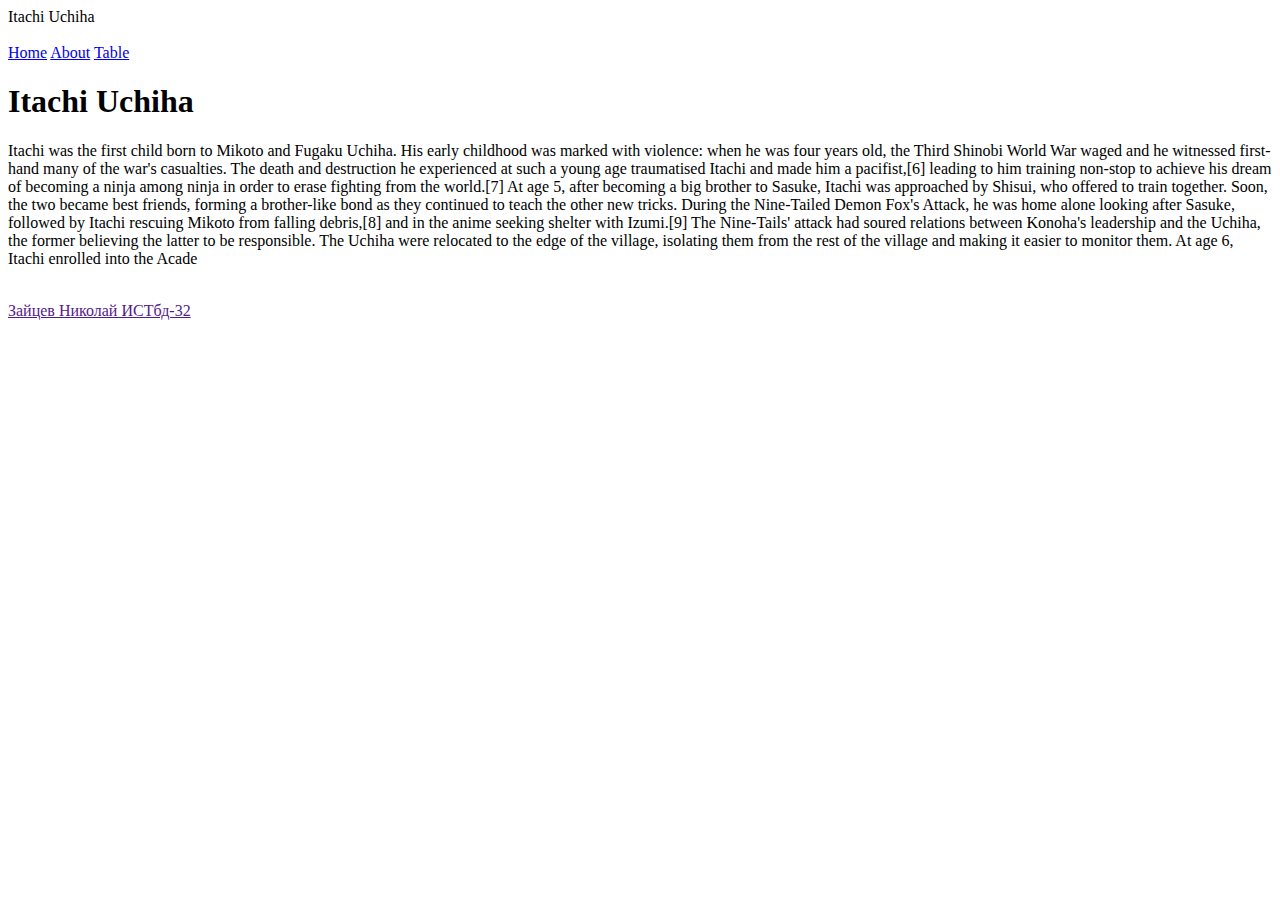
==== About.html @ dfc7930e "Add files via upload" ====
<!DOCTYPE html>
<html>

<head>
    <meta charset="utf-8">
    <link rel="shortcut icon" href="img/Itachi.webp" />
    <link rel="stylesheet" href="css/style.css">
    <link href="https://fonts.googleapis.com/css2?family=Montserrat:ital,wght@0,100..900;1,100..900&display=swap" rel="stylesheet">
    <title>Uchiha</title>
</head>
<body>

    <div class="page">

        <!-- ШАПКА -->
        <header class="header">
            <div class="container">
                <div class="header_inner">
                    <div class="header_brand">
                        Itachi Uchiha
                    </div>
                    <div class="header_logo">
                        <img src="img/pngwing.com.png" alt="" class="header_img">
                    </div>
                    <nav class="header_nav">
                        <a href="Index.html" class= "header_nav_link">Home</a>
                        <a href="About.html" class="header_nav_link active">About</a>
                        <a href="Table.html" class="header_nav_link">Table</a>
                    </nav>
                </div>
            </div>  <!--ЗАКРЫТИЕ КОНТЕЙНЕРА-->
        </header>


        <!-- MAIN -->
        <main class="container">
            <div class="content">
                <h1 class="title">Itachi <span>Uchiha</span></h1>
                <div class="text">
                    <p> 
                        Itachi was the first child born to Mikoto and Fugaku Uchiha. His early childhood was marked with violence: when he was four years old, the Third Shinobi World War waged and he witnessed first-hand many of the war's casualties. The death and destruction he experienced at such a young age traumatised Itachi and made him a pacifist,[6] leading to him training non-stop to achieve his dream of becoming a ninja among ninja in order to erase fighting from the world.[7] At age 5, after becoming a big brother to Sasuke, Itachi was approached by Shisui, who offered to train together. Soon, the two became best friends, forming a brother-like bond as they continued to teach the other new tricks. During the Nine-Tailed Demon Fox's Attack, he was home alone looking after Sasuke, followed by Itachi rescuing Mikoto from falling debris,[8] and in the anime seeking shelter with Izumi.[9] The Nine-Tails' attack had soured relations between Konoha's leadership and the Uchiha, the former believing the latter to be responsible. The Uchiha were relocated to the edge of the village, isolating them from the rest of the village and making it easier to monitor them.

                        At age 6, Itachi enrolled into the Acade
                    </p>
                </div>
            </div>
            <img class="itachi"src="img/pngwing.com (3).png" alt="">
        </main>
        

        <!-- FOOTER -->
        <footer class="footer">
            <div class="footer_container">
                <div class="contacts">
                    <a href="" class="contacts_link">Зайцев Николай ИСТбд-32</a>
                    <a href="tel:+79867359351" class="contacts_link"></a>
                </div>
            </div>
        </footer>
        


    </div> <!--ЗАКРЫТИЕ ПЕЙДЖ-->


</body>

</html>
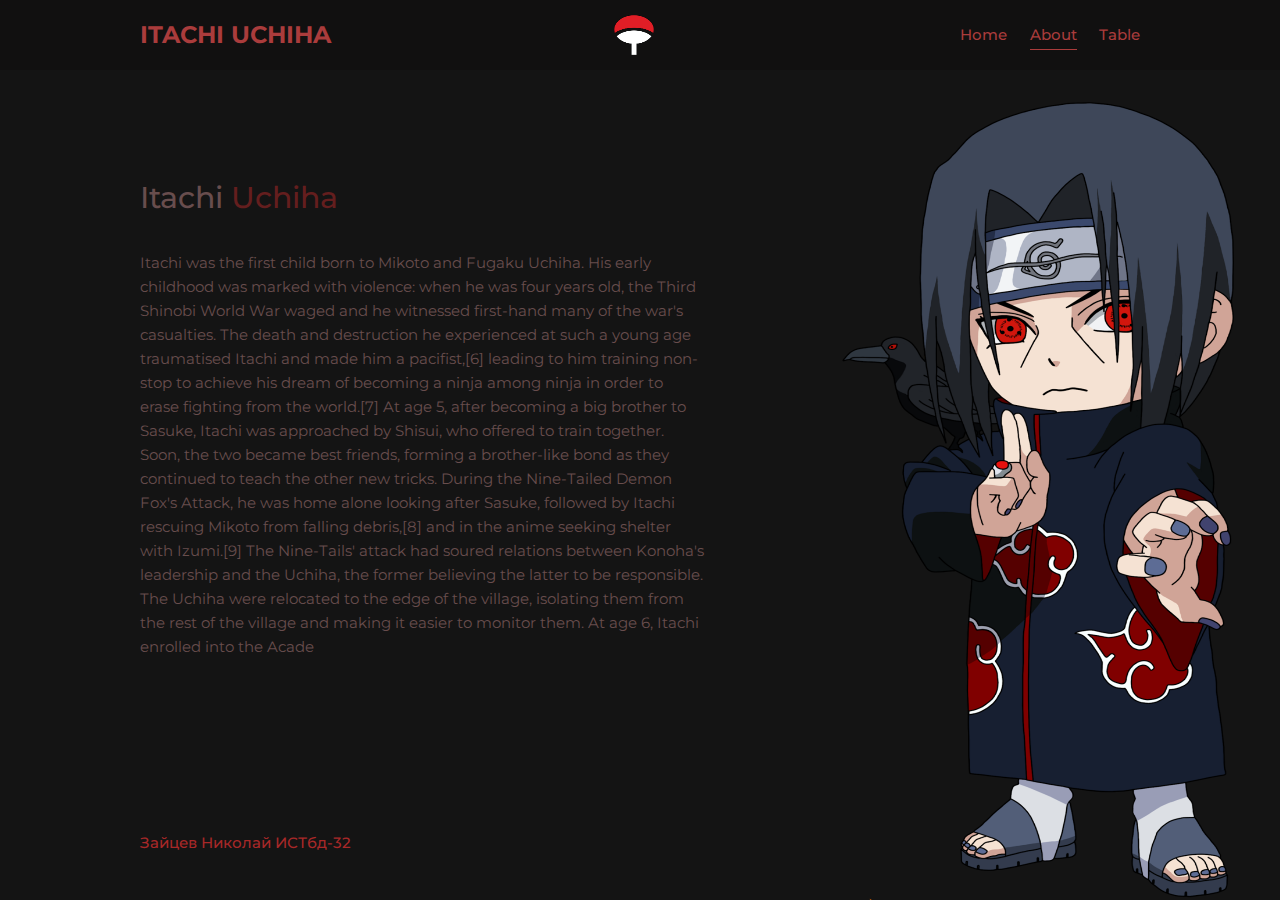
==== commit 540e1db9: "Update About.html" ====
--- a/About.html
+++ b/About.html
@@ -65,4 +65,4 @@
 
 </body>
 
-</html>+</html>
--- a/css/style.css
+++ b/css/style.css
@@ -0,0 +1,232 @@
+html{
+    font-size: 15px;
+}
+
+body{
+    font-family: "Montserrat", sans-serif;
+    font-size: 1rem;
+    line-height: 1.6;
+    margin:0;
+}
+
+
+*,
+*:after,
+*:before{
+    box-sizing: border-box;
+}
+
+h1,h2,h3,h4,h5,h6{
+    margin:0;
+}
+
+p {
+    margin: 0 0 10px
+}
+
+.container{
+    width: 100%;
+    max-width: 1000px;
+    margin: 0 auto;
+    position: relative;
+}
+
+
+/* Page */
+.page{
+    width: 100%;
+    height: 100vh;
+    position: relative;
+
+    /* no-repeat - без повторений фона(только 1), center- расположение фона по центру */
+    background: #141414 no-repeat center; 
+
+    /* Когда вы используете значение cover, это означает, что фоновое изображение будет растянуто или уменьшено, чтобы полностью заполнить область элемента, */
+    background-size: cover;
+}
+
+
+
+/* Header */
+.header{
+    background: rgb(17, 16, 16);
+    padding: 1rem 0;
+    margin-bottom: 110px;
+}
+
+.header_inner{
+    display: flex;
+    justify-content: space-between;
+    /* align-items расположение элементов по оси y */
+    align-items: center; 
+}
+
+.header_brand{
+    font-size:1.6rem;
+    color: rgb(170, 60, 60);
+    font-weight: 700;
+    text-transform: uppercase;
+}
+
+.header_img{
+    width: 40px;
+    height: 40px;
+    display:block;
+}
+
+.header_nav{
+    display:flex;
+}
+
+.header_nav_link{
+    margin-left: 1.5rem;
+    color: rgb(170, 60, 60);
+    font-size:1rem;
+    font-weight: 500;
+    text-decoration: none;
+}
+
+.header_nav_link:hover{
+    color: rgb(214, 78, 78);
+}
+
+.header_nav_link.active{
+    position: relative;
+}
+/* Когда пишут через точку, то это не вложенность, а значит элемент должен иметь 2 свойства */
+.header_nav_link.active::after{
+    content: "";
+    /* ширина относительно header_nav_link active */
+    width: 100%;
+    height: 1px;
+
+    background-color: rgb(170, 60, 60);
+    position: absolute;
+    left:0;
+    bottom: -3px;
+    
+}
+
+/* Content */
+.content{
+    width: 565px;
+}
+
+.subtitle{
+    font-size:1.4rem;
+    color: rgb(104, 77, 77);
+    /* Ширина букв(жирность) */
+    font-weight: 300;
+}
+
+.title{
+    margin-bottom: 35px;
+    font-size: 2rem;
+    font-weight: 500;
+    color: rgb(104, 77, 77);
+    line-height: 1.2;
+}
+
+.title span{
+    color: rgb(100, 30, 30);
+}
+
+.text{
+    margin-bottom: 50px;
+    font-size: 1rem;
+    color: rgb(104, 77, 77);
+}
+
+/* btn */
+.btn {
+    display: inline-block;
+    height: 50px;
+    width: 120px;
+    border-radius: 10px;
+    background: #333;
+    justify-content: center;
+    align-items: center;
+    box-shadow: -5px -5px 15px #444, 5px 5px 15px #222, inset 5px 5px 10px #444,
+      inset -5px -5px 10px #222;
+    font-family: "Damion", cursive;
+    cursor: pointer;
+    border: none;
+    font-size: 16px;
+    color: rgb(161, 161, 161);
+    transition: 500ms;
+  }
+  
+  
+.btn:hover {
+    box-shadow: -5px -5px 15px #444, 5px 5px 15px #222, inset 5px 5px 10px #222,
+        inset -5px -5px 10px #444;
+    color: #d6d6d6;
+    transition: 500ms;
+}
+  
+/* ITACHI */
+.itachi{
+    width: 400px;
+    height: 800px;
+    position: absolute;
+    right: -100px;
+    top: -80px;
+}
+
+
+/* FOOTER */
+
+.footer_container{
+    width: 100%;
+    max-width: 1000px;
+    margin: 0 auto;
+}
+.footer{
+    width: 100%;
+    position: absolute;
+    bottom:45px;
+    left:0px;
+}
+
+/* Contacts */
+
+.contacts{
+    display: flex;
+}
+
+
+.contacts_link{
+    margin-right: 2rem;
+    font-size:1rem;
+    color: rgb(168, 40, 40);
+    text-decoration: none;
+    font-weight: 500;
+}
+
+.contacts_link:hover{
+    text-decoration: underline;
+}
+
+.contacts_link:last-child{
+    margin-right: 0;
+}
+
+.red_text{
+    color: rgb(100, 30, 30);
+}
+
+.red-white_text{
+    color: rgb(104, 77, 77);
+}
+
+.sections{
+    margin-top: 50px;
+}
+
+.itachi_table{
+    width: 600px;
+    height: 800px;
+    position: absolute;
+    right: -170px;
+    top: -80px;
+}